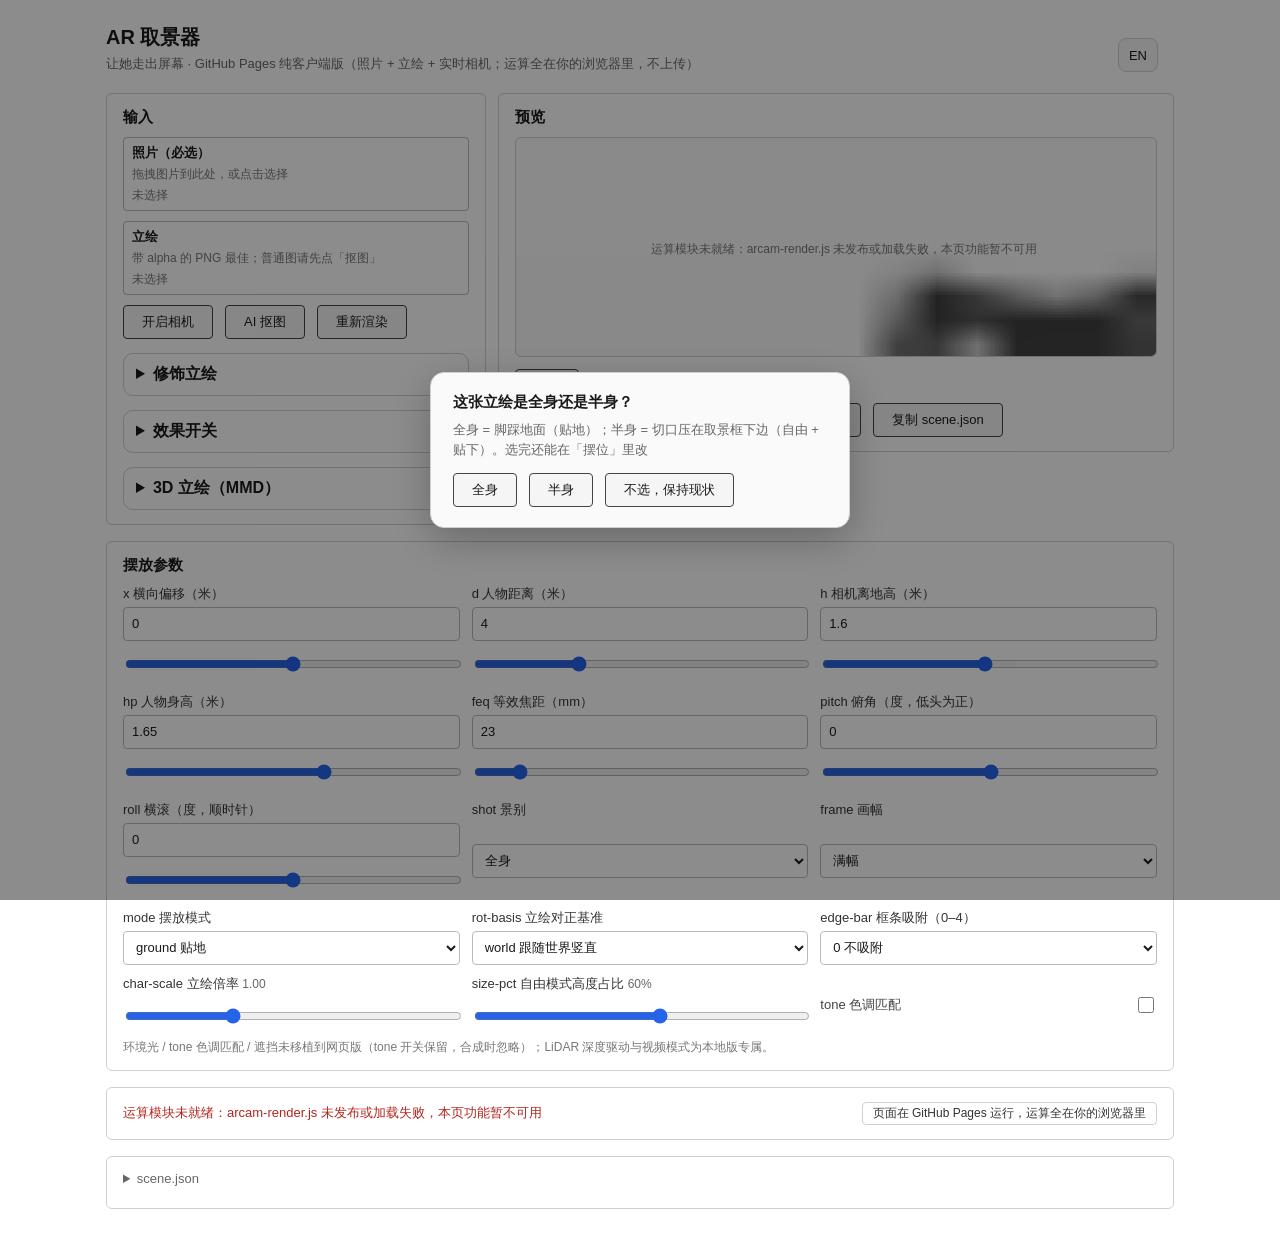
==== docs/index.html @ d9f31a18 "v1.3.0：功能扩充——批量/配方/对比网格三命令、光影开关组、网页拖拽摆位、GIF 导出 CLI： - arcam batch：文件夹照片 × 同一立绘同一组参数；深度帧按 stem 逐张匹配， " ====
<!DOCTYPE html>
<html lang="zh-CN">
<head>
<meta charset="utf-8">
<meta name="viewport" content="width=device-width, initial-scale=1">
<title>AR 取景器 — arcam（GitHub Pages 版）</title>
<!-- Pages 发布物：整体即 site/ 目录（SITE-SPEC §0）。零 CDN、零构建、零外链，
     所有相对路径都在同目录内（arcam-core.js / arcam-render.js / matte.js 由 app.js
     动态 import，不写死在 index.html 里）；i18n/hud/live/matte-tools 是普通 script，
     按依赖顺序加载（都在 window 上挂钩，不参与 module 图）。 -->
<link rel="stylesheet" href="./style.css">
<!-- 3D 立绘运行时（MMD；普通 script，内部按需动态 import three.js）。
     ⚠ importmap 必须出现在**任何动态 import 之前**：GLTFLoader / three-mmd 里写的是
       `import ... from 'three'`（裸模块说明符），只有 importmap 能映射到本地文件。
     ⚠ mmd.js 用 document.currentScript 拼资源路径，**必须经典 script**（不能 type=module）。
       它挂 window.ARCAM_MMD，由 app.js 在 3D 面板里按需调用。 -->
<script type="importmap">{"imports":{"three":"./mmd/three.module.js","three/addons/":"./mmd/"}}</script>
<script src="./i18n.js" defer></script>
<script src="./matte-tools.js" defer></script>
<script src="./mmd.js" defer></script>
<script type="module" src="./hud.js"></script>
<script src="./live.js" defer></script>
<script type="module" src="./app.js"></script>
</head>
<body>
<div id="app">

  <header id="topbar">
    <h1>AR 取景器</h1>
    <p id="app-sub">让她走出屏幕 · GitHub Pages 纯客户端版（照片 + 立绘 + 实时相机；运算全在你的浏览器里，不上传）</p>
    <button type="button" id="btn-lang" class="lang-btn" title="切换语言">EN</button>
  </header>

  <main id="layout">

    <!-- 左栏：输入（无 LiDAR 深度帧：Pages 版只跑照片 + 立绘 + 相机） -->
    <section class="col">
      <h2 data-t="sec.input">输入</h2>

      <div class="drop-zone" id="drop-photo">
        <strong data-t="dz.photo">照片（必选）</strong>
        <span class="dz-hint" data-t="dz.photoHint">拖拽图片到此处，或点击选择</span>
        <span class="dz-name empty" id="photo-name">未选择</span>
      </div>
      <input type="file" id="file-photo" accept="image/*" hidden>

      <div class="drop-zone" id="drop-char">
        <strong data-t="dz.char">立绘</strong>
        <span class="dz-hint" data-t="dz.charHint">带 alpha 的 PNG 最佳；普通图可点「抠图」（按钮可用时）</span>
        <span class="dz-name empty" id="char-name">未选择</span>
      </div>
      <input type="file" id="file-char" accept="image/*" hidden>

      <p class="hint" id="input-hint"></p>

      <div class="btn-row">
        <button type="button" id="btn-live" data-t="btn.live">开启相机</button>
        <!-- 抠图钮：仅当 window.arcamMatte 存在（matte.js 挂钩点）才显示，初始隐藏 -->
        <button type="button" id="btn-matte" hidden data-t="btn.cutAi">抠图</button>
        <button type="button" id="btn-rerender" data-t="btn.rerender">重新渲染</button>
      </div>

      <!-- 修图线：纯色底 / 裁边 / 还原（原版折叠区，index.html:242-246） -->
      <details class="fold">
        <summary data-t="fold.edit">修饰立绘</summary>
        <p class="fold-tip" data-t="fold.editTip">抠图 / 裁边 / 还原 —— 把手上这张立绘修干净（不是换一张）</p>
        <div class="btn-row">
          <button type="button" id="btn-cut-solid" data-t="btn.cutSolid">纯色底抠图</button>
          <button type="button" id="btn-trim" data-t="btn.trim">自动裁边</button>
          <button type="button" id="btn-reset" data-t="btn.reset">还原</button>
        </div>
        <p class="hint" id="edit-note"></p>
      </details>

      <!-- 效果开关（v1.3.0）：shadow 真生效；light/grain 网页版仅状态显示 -->
      <details class="fold">
        <summary data-t="fold.fx">效果开关</summary>
        <div class="check-grid">
          <label class="chk"><input type="checkbox" id="fx-shadow" checked> <span data-t="btn.shadow">接触阴影</span></label>
          <label class="chk"><input type="checkbox" id="fx-hud-grid" checked> <span data-t="btn.grid">地面网格</span></label>
          <label class="chk"><input type="checkbox" id="fx-hud-horizon"> <span data-t="btn.horizon">地平线</span></label>
          <label class="chk"><input type="checkbox" id="fx-hud-body"> <span data-t="btn.body">人体参考</span></label>
        </div>
        <div class="btn-row">
          <button type="button" id="btn-autofix" data-t="btn.autoFix">自动摆正</button>
        </div>
        <p class="hint" data-t="hint.fxWeb">网页版只叠阴影开关；光线/颗粒烘焙为本地版专属（JS 侧无 bakeLit）</p>
      </details>

      <!-- 3D 立绘（MMD）：可选的一条路（C1 第一阶段；上游 index.html:258-306 / 1508-1710）。
           它**不改 2D 那条路的任何东西**：MMD 渲出一张全屏透明图层，贴在照片底上再走
           既有的 composeShot 裁切，于是预览/导出/scene.json 口径一行不动。
           ⚠ 模型不能随站点分发（MMD 模型普遍禁止二次配布）—— 只有本地导入这一条路。
           ⚠ 引擎走动态 import()，file:// 下会被 CORS 拦死，必须 http(s)（同 AI 抠图）。 -->
      <details class="fold">
        <summary data-t="fold.3d">3D 立绘（MMD）</summary>
        <p class="fold-tip" data-t="fold.3dTip">用真透视把 MMD 模型摆进画面：脚踩地面、影子落地、俯仰跟着走（景别不适用，模型本来就是全身）</p>
        <div class="btn-row">
          <button type="button" id="t3d" data-t="btn.3d">3D 立绘</button>
          <button type="button" id="f3d" data-t="btn.3dFile">导入模型(.zip/.glb)</button>
          <button type="button" id="f3dDirBtn" data-t="btn.3dDir">导入文件夹</button>
        </div>
        <!-- ⚠ accept 里必须有 application/octet-stream：安卓选择器按 MIME 过滤，
             .pmx 没有注册 MIME（系统报成 octet-stream），只写扩展名会点不动。 -->
        <input type="file" id="f3dFile" accept=".glb,.gltf,.zip,.pmx,application/octet-stream,application/zip,model/gltf-binary" hidden>
        <!-- 文件夹导入：MMD 模型常是散开的一堆文件（pmx + 贴图）。安卓 Chrome 忽略
             webkitdirectory，退化成多选 —— 把 pmx 和贴图一起框选同样能读。 -->
        <input type="file" id="f3dDir" webkitdirectory directory multiple hidden>
        <p class="hint" data-t="hint.3dFile">收 .zip（推荐）/ .glb / 文件夹（散开的 pmx+贴图）/ 单个 .pmx（会缺贴图）</p>
        <!-- 一个包里常有好几个 pmx（角色 + 武器 + 部件）：全列出来让用户自己点 -->
        <div class="sub" id="model3dLabel" data-t="row.model3d" hidden>模型</div>
        <div class="btn-row" id="model3dRow" hidden></div>
        <div class="sub" id="pose3dLabel" data-t="row.pose3d" hidden>姿势</div>
        <div class="btn-row" id="pose3dRow" hidden></div>
        <!-- 主光方向 / 景深：故意做成滑块，不假装自动（模型进来了才显示） -->
        <div id="d3dLight" hidden>
          <div class="d3d-row"><label for="az3d" data-t="light.az">主光方位</label>
            <input type="range" id="az3d" min="-180" max="180" step="2" value="-38">
            <span class="val" id="oaz3d">-38°</span></div>
          <div class="d3d-row"><label for="el3d" data-t="light.el">主光高度</label>
            <input type="range" id="el3d" min="5" max="85" step="1" value="52">
            <span class="val" id="oel3d">52°</span></div>
          <div class="d3d-row"><label for="focus3d" data-t="dof.focus">对焦距离</label>
            <input type="range" id="focus3d" min="0.5" max="20" step="0.1" value="4">
            <span class="val" id="ofocus3d">4.0m</span></div>
          <div class="d3d-row"><label for="dof3d" data-t="dof.amt">虚化强度</label>
            <input type="range" id="dof3d" min="0" max="1" step="0.05" value="0.45">
            <span class="val" id="odof3d">0.45</span></div>
        </div>
        <p class="hint" id="d3dNote" hidden></p>
      </details>
    </section>

    <!-- 右栏：预览（相机视频层 + HUD 浮层） -->
    <section class="col">
      <h2 data-t="sec.preview">预览</h2>
      <div class="canvas-wrap" id="stage">
        <video id="cam-video" playsinline muted hidden></video>
        <canvas id="preview-canvas" width="16" height="9"></canvas>
        <canvas id="hud-canvas" width="16" height="9"></canvas>
        <p class="hint" id="preview-empty" data-t="preview.empty">上传照片与立绘后自动渲染</p>
        <p class="tip" id="tip" hidden></p>
      </div>
      <div class="btn-row" id="live-row" hidden>
        <button type="button" id="btn-shot" data-t="btn.shot">拍照</button>
        <span class="zoom-cell" id="zoom-cell" hidden>
          <label for="zoom-rng" data-t="live.zoom">变焦</label>
          <input type="range" id="zoom-rng" min="1" max="1" step="0.1" value="1">
          <span class="val" id="zoom-val">1.0×</span>
        </span>
      </div>
      <div class="btn-row">
        <button type="button" id="btn-png" data-t="btn.png">下载 PNG</button>
        <button type="button" id="btn-layer" data-t="btn.layer">下载立绘层</button>
        <button type="button" id="btn-bundle" data-t="btn.bundle">下载素材包 zip</button>
        <button type="button" id="btn-copy-scene" data-t="btn.copyScene">复制 scene.json</button>
      </div>
    </section>
  </main>

  <!-- 全身 / 半身二选一（导入立绘后弹一次，index.html:443-460） -->
  <div class="kind-modal" id="kind-modal" hidden>
    <div class="kind-card">
      <p class="kd-title" data-t="kind.title">这张立绘是全身还是半身？</p>
      <p class="kd-tip" data-t="kind.tip">全身 = 脚踩地面（贴地）；半身 = 切口压在取景框下边（自由 + 贴下）。选完还能在「摆位」里改</p>
      <div class="btn-row">
        <button type="button" id="kind-full" data-t="kind.full">全身</button>
        <button type="button" id="kind-half" data-t="kind.half">半身</button>
        <button type="button" id="kind-close" class="ghost" data-t="kind.close">不选，保持现状</button>
      </div>
    </div>
  </div>

  <!-- 底部：摆放参数（默认值 = 原版 S 默认，WEB-SPEC §2；口径与 Python 逐字一致） -->
  <section id="panel-params">
    <h2>摆放参数</h2>
    <div id="param-grid">

      <div class="param-row">
        <label for="p-x-num">x 横向偏移（米）</label>
        <input type="number" id="p-x-num" step="0.05" value="0">
        <input type="range" id="p-x-rng" min="-6" max="6" step="0.05" value="0">
      </div>

      <div class="param-row">
        <label for="p-d-num">d 人物距离（米）</label>
        <input type="number" id="p-d-num" step="0.05" value="4">
        <input type="range" id="p-d-rng" min="0.5" max="12" step="0.05" value="4">
      </div>

      <div class="param-row">
        <label for="p-h-num">h 相机离地高（米）</label>
        <input type="number" id="p-h-num" step="0.05" value="1.6">
        <input type="range" id="p-h-rng" min="0.3" max="3" step="0.05" value="1.6">
      </div>

      <div class="param-row">
        <label for="p-hp-num">hp 人物身高（米）</label>
        <input type="number" id="p-hp-num" step="0.01" value="1.65">
        <input type="range" id="p-hp-rng" min="0.4" max="2.5" step="0.01" value="1.65">
      </div>

      <div class="param-row">
        <label for="p-feq-num">feq 等效焦距（mm）</label>
        <input type="number" id="p-feq-num" step="0.5" value="23">
        <input type="range" id="p-feq-rng" min="10" max="120" step="0.5" value="23">
      </div>

      <div class="param-row">
        <label for="p-pitch-num">pitch 俯角（度，低头为正）</label>
        <input type="number" id="p-pitch-num" step="0.5" value="0">
        <input type="range" id="p-pitch-rng" min="-60" max="60" step="0.5" value="0">
      </div>

      <div class="param-row">
        <label for="p-roll-num">roll 横滚（度，顺时针）</label>
        <input type="number" id="p-roll-num" step="0.5" value="0">
        <input type="range" id="p-roll-rng" min="-90" max="90" step="0.5" value="0">
      </div>

      <div class="param-row">
        <label for="p-shot">shot 景别</label>
        <select id="p-shot">
          <option value="全身" selected>全身</option>
          <option value="膝上">膝上</option>
          <option value="腰上">腰上</option>
          <option value="胸上">胸上</option>
          <option value="头肩">头肩</option>
        </select>
      </div>

      <div class="param-row">
        <label for="p-frame">frame 画幅</label>
        <select id="p-frame">
          <option value="自由">自由</option>
          <option value="1:1">1:1</option>
          <option value="4:5">4:5</option>
          <option value="16:9">16:9</option>
          <option value="9:16">9:16</option>
          <option value="满幅" selected>满幅</option>
        </select>
      </div>

      <div class="param-row">
        <label for="p-mode">mode 摆放模式</label>
        <select id="p-mode">
          <option value="ground" selected>ground 贴地</option>
          <option value="free">free 自由半身</option>
        </select>
      </div>

      <div class="param-row">
        <label for="p-rot">rot-basis 立绘对正基准</label>
        <select id="p-rot">
          <option value="world" selected>world 跟随世界竖直</option>
          <option value="frame">frame 永远画面竖直</option>
        </select>
      </div>

      <div class="param-row" id="row-edge-bar" hidden>
        <label for="p-edge-bar">edge-bar 框条吸附（0–4）</label>
        <select id="p-edge-bar">
          <option value="0" selected>0 不吸附</option>
          <option value="1">1 上</option>
          <option value="2">2 下</option>
          <option value="3">3 左</option>
          <option value="4">4 右</option>
        </select>
      </div>

      <div class="param-row">
        <label for="p-char-scale-rng">char-scale 立绘倍率 <span class="val" id="p-char-scale-val">1.00</span></label>
        <input type="range" id="p-char-scale-rng" min="0.1" max="3" step="0.05" value="1">
      </div>

      <div class="param-row">
        <label for="p-size-pct-rng">size-pct 自由模式高度占比 <span class="val" id="p-size-pct-val">60%</span></label>
        <input type="range" id="p-size-pct-rng" min="10" max="100" step="1" value="60">
      </div>

      <div class="param-row param-row-check">
        <label for="p-tone">tone 色调匹配</label>
        <input type="checkbox" id="p-tone">
      </div>

    </div>
    <p class="hint">环境光 / tone 色调匹配 / 遮挡未移植到网页版（tone 开关保留，合成时忽略）；LiDAR 深度驱动与视频模式为本地版专属。</p>
  </section>

  <!-- 状态条 + scene.json -->
  <footer id="footer">
    <div id="status-bar">
      <span id="status-msg" role="status">就绪</span>
      <span class="spacer"></span>
      <span id="status-time"></span>
      <span id="local-chip" title="GitHub Pages 只伺服静态文件，照片与立绘全程不离开这台设备">页面在 GitHub Pages 运行，运算全在你的浏览器里</span>
    </div>
    <details id="scene-details">
      <summary>scene.json</summary>
      <pre id="scene-json"></pre>
    </details>
  </footer>

</div>
</body>
</html>
---- docs/style.css ----
/* arcam web UI（GitHub Pages 版） — 原生 CSS，零依赖。
 * tokens 与组件规格来自 docs/WEB-STYLE.md（挖掘自 sess_0312ae9e）：
 * 深浅色跟随系统 prefers-color-scheme，不写死颜色；反渐变/反阴影/反玻璃拟态。
 * 布局与本地 webui/ 逐字同构（左输入/右预览两栏，<900px 上下堆叠），
 * 仅删掉 LiDAR 专属的 .env-box（Pages 版无深度帧）。 */

:root {
  color-scheme: light dark; /* 让原生下拉/复选/滚动条也跟随系统（WEB-STYLE §2） */
  --bg: #ffffff;
  --surface: #fafafa;
  --text: #1a1a1a;
  --muted: #666666;
  --hint: #777777;
  --border: #d0d0d0;
  --input-bg: #ffffff;
  --input-border: #bbbbbb;
  --input-fg: #1a1a1a;
  --btn-bg: #f5f5f5;
  --btn-bg-hover: #e8e8e8;
  --btn-border: #444444;
  --accent: #2563eb;
  --danger: #b3261e;
  --ok: #0a7a2f;
  --info: #555555;
  --label-fg: #333333;
  --inline-fg: #444444;
  --ctrl-h: 34px;
  --gap: 12px;
}

@media (prefers-color-scheme: dark) {
  :root {
    --bg: #12151a;
    --surface: #171b21;
    --text: #e7e9ee;
    --muted: #9aa2ae;
    --hint: #8b939e;
    --border: #2f353f;
    --input-bg: #1b1f26;
    --input-border: #3b4351;
    --input-fg: #e7e9ee;
    --btn-bg: #232935;
    --btn-bg-hover: #2d3441;
    --btn-border: #4a5261;
    --accent: #6ea8ff;
    --danger: #f87171;
    --ok: #4ade80;
    --info: #97a0ad;
    --label-fg: #c9cfd9;
    --inline-fg: #b9c0cb;
  }
}

* { box-sizing: border-box; }

body {
  margin: 0;
  background: var(--bg);
  color: var(--text);
  font-family: -apple-system, "PingFang SC", "Microsoft YaHei", sans-serif;
}

#app {
  max-width: 1100px; /* 两栏工具页版心（WEB-STYLE 的 860px 是单栏文档页建议，此处放宽） */
  margin: 24px auto;
  padding: 0 16px;
}

/* ---------- 顶栏（格式对齐 forjiang-crypto：h1 20px / .sub 13px muted + 20px 下边距） ---------- */
#topbar h1 {
  margin: 0 0 4px;
  font-size: 20px;
}
#app-sub {
  /* ⚠ 与 forjiang-crypto 的 .sub 逐字同规格：margin-bottom: 20px。
     grid 的 gap 不作用于 header 与 main 之间，副标题下边距为 0 时行盒直接
     贴住卡片上沿——字体度量差异（更高的行盒/descender）会让卡片边框削到
     文字底部（用户实报的「文字有遮挡」）。20px 与 crypto 页同频。 */
  margin: 0 0 20px;
  font-size: 13px;
  color: var(--muted);
}

/* ---------- 卡片（WEB-STYLE §4：1px 边框 / 6px 圆角 / 14px 16px 内边距 / 卡片间 16px） ---------- */
#layout {
  display: grid;
  grid-template-columns: minmax(300px, 380px) 1fr;
  gap: var(--gap);
  align-items: start;
}
.col, #panel-params, #footer > * {
  border: 1px solid var(--border);
  border-radius: 6px;
  padding: 14px 16px;
  margin-bottom: 16px;
  background: var(--bg);
}
.col h2, #panel-params h2 {
  margin: 0 0 10px;
  font-size: 15px;
}

/* ---------- 上传区（input 同款规格；拖拽高亮只换边框色） ---------- */
.drop-zone {
  border: 1px solid var(--input-border);
  border-radius: 4px;
  background: var(--input-bg);
  color: var(--input-fg);
  padding: 6px 8px;
  margin-bottom: 10px;
  cursor: pointer;
  font-size: 13px;
  line-height: 1.4;
  display: flex;
  flex-direction: column;
  gap: 4px;
}
.drop-zone.drag { border-color: var(--accent); }
.drop-zone strong { font-size: 13px; }
.dz-hint { font-size: 12px; color: var(--hint); }
.dz-name { font-size: 12px; color: var(--accent); word-break: break-all; }
.dz-name.empty { color: var(--hint); }

.hint {
  margin: 4px 0 0;
  font-size: 12px;
  color: var(--hint);
  min-height: 16px;
}
.hint:empty { min-height: 0; margin: 0; }

/* ---------- 按钮（WEB-STYLE §4：34px 高 / 0 18px / 灰系，无填充色大按钮） ---------- */
.btn-row { display: flex; gap: var(--gap); flex-wrap: wrap; align-items: center; }
button {
  font-family: inherit;
  height: var(--ctrl-h);
  padding: 0 18px;
  font-size: 13px;
  color: var(--text);
  background: var(--btn-bg);
  border: 1px solid var(--btn-border);
  border-radius: 4px;
  cursor: pointer;
}
button:hover { background: var(--btn-bg-hover); }

/* ---------- 预览（日志区同款边框/底色，WEB-STYLE §4） ---------- */
.canvas-wrap {
  border: 1px solid var(--border);
  border-radius: 6px;
  background: var(--surface);
  min-height: 220px;
  display: flex;
  align-items: center;
  justify-content: center;
  overflow: hidden;
  margin-bottom: var(--gap);
}
#preview-canvas { max-width: 100%; max-height: 62vh; display: block; }

/* scene.json 与日志区同规格：等宽 12.5px / pre-wrap / 断行 */
#scene-json {
  font-family: ui-monospace, Menlo, Consolas, monospace;
  font-size: 12.5px;
  line-height: 1.4;
  border: 1px solid var(--border);
  border-radius: 6px;
  background: var(--surface);
  padding: 10px 12px;
  white-space: pre-wrap;
  word-break: break-all;
}

/* ---------- 参数面板（WEB-STYLE §4 输入框规格） ---------- */
#param-grid {
  display: grid;
  grid-template-columns: repeat(auto-fill, minmax(250px, 1fr));
  gap: 10px var(--gap);
}
.param-row {
  display: grid;
  grid-template-columns: 1fr;
  gap: 4px;
}
.param-row label { font-size: 13px; color: var(--label-fg); }
.param-row .val { font-size: 12px; color: var(--muted); }
.param-row input[type="number"],
.param-row select {
  font-family: inherit;
  width: 100%;
  height: var(--ctrl-h);
  padding: 6px 8px;
  font-size: 13px;
  line-height: 1.4;
  color: var(--input-fg);
  background: var(--input-bg);
  border: 1px solid var(--input-border);
  border-radius: 4px;
}
/* 滑块参考里没有：按 WEB-STYLE §4 推导做法——34px 高 + accent-color 跟随主题 */
.param-row input[type="range"] {
  width: 100%;
  height: var(--ctrl-h);
  accent-color: var(--accent);
}
.param-row-check {
  grid-template-columns: 1fr auto;
  align-items: center;
}
/* 行内勾选标签文字取 --inline-fg（WEB-STYLE §2 的该 token 用途） */
.param-row-check label { color: var(--inline-fg); }
.param-row-check input { accent-color: var(--accent); width: 16px; height: 16px; }

/* ---------- 状态条 ---------- */
#footer { display: flex; flex-direction: column; }
#status-bar {
  display: flex;
  align-items: center;
  gap: var(--gap);
  font-size: 13px;
  color: var(--info);
}
#status-bar .spacer { flex: 1; }
#status-msg.ok { color: var(--ok); }
#status-msg.error { color: var(--danger); }
#status-time {
  font-family: ui-monospace, Menlo, Consolas, monospace;
  font-size: 12px;
  color: var(--muted);
}
#local-chip {
  font-size: 12px;
  color: var(--label-fg);
  border: 1px solid var(--border);
  border-radius: 4px;
  padding: 2px 10px;
  white-space: nowrap;
}

#scene-details { font-size: 13px; }
#scene-details summary { cursor: pointer; color: var(--muted); margin-bottom: 8px; }
#scene-json { margin: 0; max-height: 320px; overflow: auto; }
#scene-json:empty { display: none; }

/* ---------- 响应式：<900px 两栏上下堆叠（同本地 webui） ---------- */
@media (max-width: 900px) {
  #layout { grid-template-columns: 1fr; }
  #preview-canvas { max-height: 48vh; }
  #local-chip { display: none; }
}

/* ---------- 实时相机层（FEATURE-SPEC §4） ---------- */
/* #stage 是视频/HUD/预览三层的定位容器：HUD 浮层要绝对覆盖在预览上 */
#stage { position: relative; }
#cam-video {
  position: absolute; inset: 0; width: 100%; height: 100%;
  object-fit: cover; z-index: 0; background: #000;
}
#preview-canvas { position: relative; z-index: 1; }
#hud-canvas {
  position: absolute; inset: 0; width: 100%; height: 100%;
  z-index: 2; pointer-events: none;          /* 浮层不吃指针事件 */
}
#live-row { align-items: center; gap: 12px; }
.zoom-cell { display: inline-flex; align-items: center; gap: 8px; }
.zoom-cell input[type="range"] { width: 140px; }

/* 拖动提示（原版 TIP_MS=3600 / TIP_FADE=600，index.html:2519-2540） */
.tip {
  position: absolute; left: 50%; bottom: 16px; transform: translateX(-50%);
  background: rgba(0, 0, 0, .78); color: #fff; font-size: 13px;
  padding: 6px 14px; border-radius: 999px; z-index: 3; pointer-events: none;
  max-width: 80%; text-align: center;
}

/* ---------- 修图折叠区（原版折叠区，index.html:242-246） ---------- */
.fold { margin-top: 14px; border: 1px solid var(--border); border-radius: 10px; padding: 10px 12px; }
.fold > summary { cursor: pointer; font-weight: 600; color: var(--text); }
.fold > .fold-tip { font-size: 12px; color: var(--muted); margin: 8px 0 10px; }
.fold .btn-row { margin: 0; }

/* ---------- 3D 立绘折叠区（C1；上游 index.html:258-306 / 1508-1710） ---------- */
/* 选中态：只换字色 + 边框色（原版 .btns .on 的克制版，不填充） */
.fold button.on { color: var(--accent); border-color: var(--accent); }
/* 切换模型时的进行态：等 M3D.switchModel/dropModel 那一下 */
.fold button[data-busy] { opacity: .55; cursor: progress; }
/* 行标题（模型 / 姿势）：12px muted，跟 .hint 同规格但不当提示 */
.fold .sub { font-size: 12px; color: var(--hint); margin: 10px 0 4px; }
/* 参数滑条行：标签 + 滑块 + 读数一行（原版 .row，minmax 让滑块可压缩） */
.d3d-row {
  display: grid;
  grid-template-columns: minmax(64px, auto) 1fr auto;
  align-items: center;
  gap: 8px;
  margin-top: 6px;
}
.d3d-row label { font-size: 13px; color: var(--label-fg); }
.d3d-row input[type="range"] { width: 100%; height: var(--ctrl-h); accent-color: var(--accent); }
.d3d-row .val { font-size: 12px; color: var(--muted); min-width: 44px; text-align: right; }
/* 3D 面板的报错（note.3dFail / note.3dDrawFail）：红字，跟状态条同一 token */
.hint.error { color: var(--danger); }

/* ---------- 全身/半身弹窗（index.html:443-460） ---------- */
.kind-modal {
  position: fixed; inset: 0; z-index: 10;
  background: rgba(0, 0, 0, .45);
  display: flex; align-items: center; justify-content: center;
}
.kind-card {
  background: var(--surface); color: var(--text);
  border: 1px solid var(--border); border-radius: 14px;
  padding: 20px 22px; max-width: 420px; margin: 0 16px;
  box-shadow: 0 12px 40px rgba(0, 0, 0, .25);
}
.kd-title { font-weight: 700; font-size: 15px; margin: 0 0 8px; }
.kd-tip { font-size: 13px; color: var(--muted); margin: 0 0 14px; line-height: 1.5; }

/* 语言开关钮（右上角，原版 #lang） */
.lang-btn {
  position: absolute; top: 14px; right: 16px;
  border: 1px solid var(--border); background: var(--btn-bg, #fff);
  color: var(--text); border-radius: 8px; padding: 4px 10px;
  font-size: 13px; cursor: pointer;
}
.lang-btn:hover { background: var(--btn-bg-hover, #f3f4f6); }
#topbar { position: relative; }
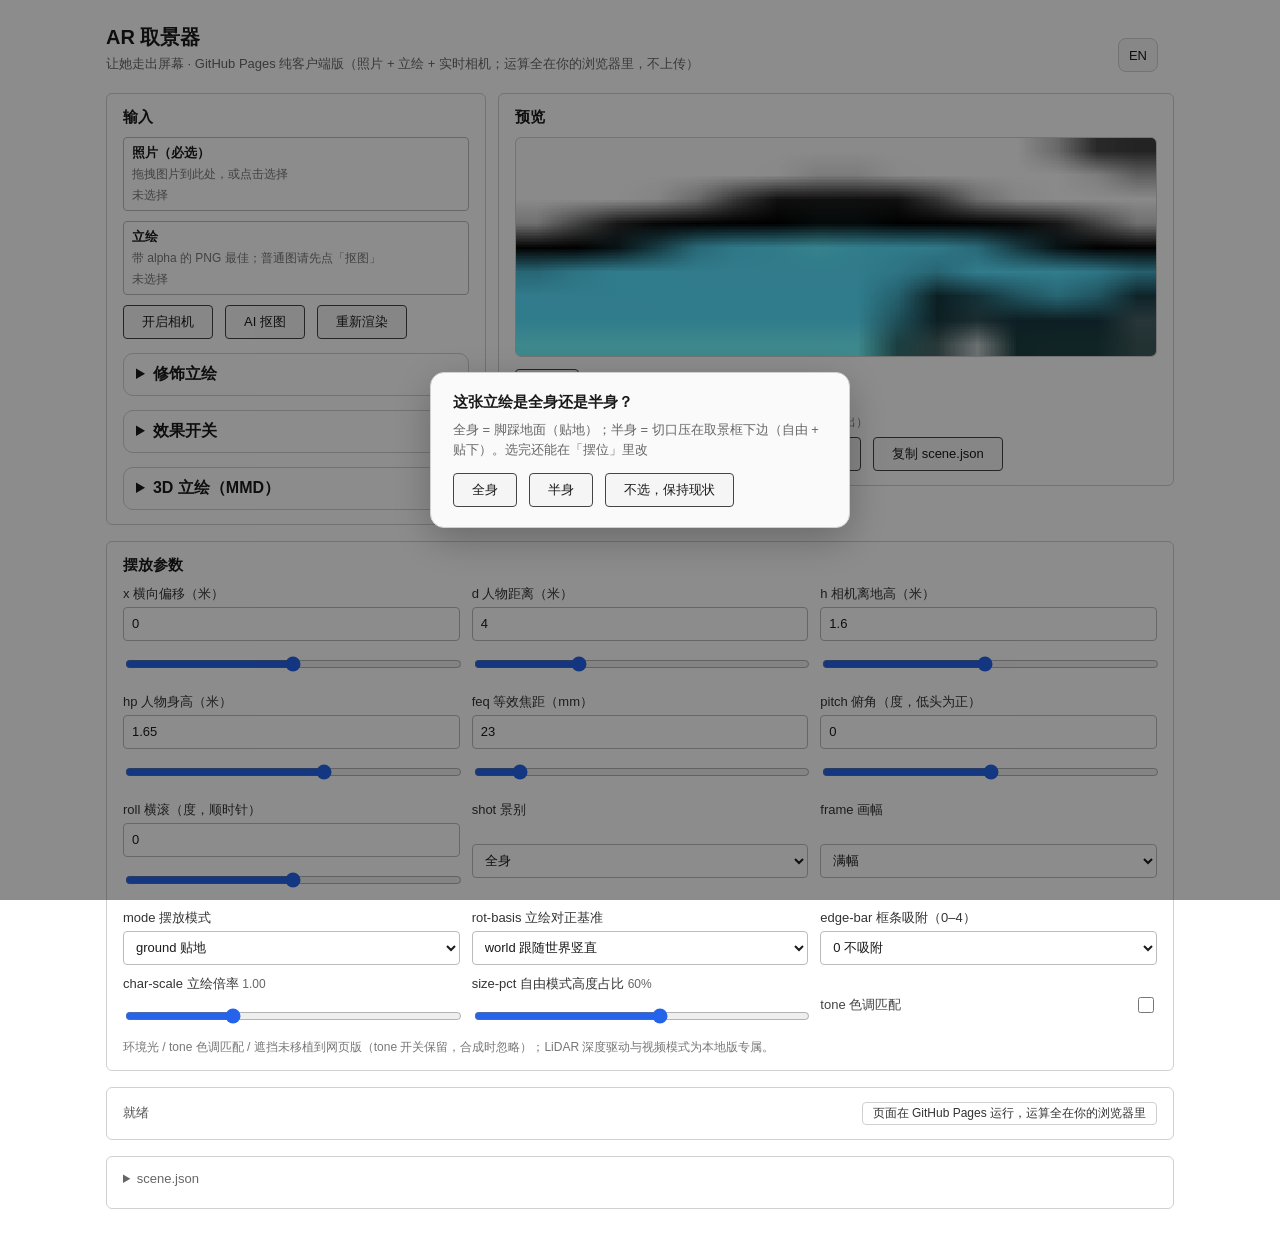
==== commit 21c7fa6d: "v1.4.0：功能再扩充——watch/multi/stats 三命令、网页全屏取景与参数记忆 CLI： - arcam watch：监视素材变化自动重出图（轮询式跨平台最稳；--once 只跑一遍；" ====
--- a/docs/index.html
+++ b/docs/index.html
@@ -150,6 +150,10 @@
         </span>
       </div>
       <div class="btn-row">
+        <button type="button" id="btn-fullscreen" data-t="btn.fullscreen">全屏取景</button>
+        <span class="hint" data-t="hint.fullscreen">全屏后拖画面摆位，Esc 退出</span>
+      </div>
+      <div class="btn-row">
         <button type="button" id="btn-png" data-t="btn.png">下载 PNG</button>
         <button type="button" id="btn-layer" data-t="btn.layer">下载立绘层</button>
         <button type="button" id="btn-bundle" data-t="btn.bundle">下载素材包 zip</button>
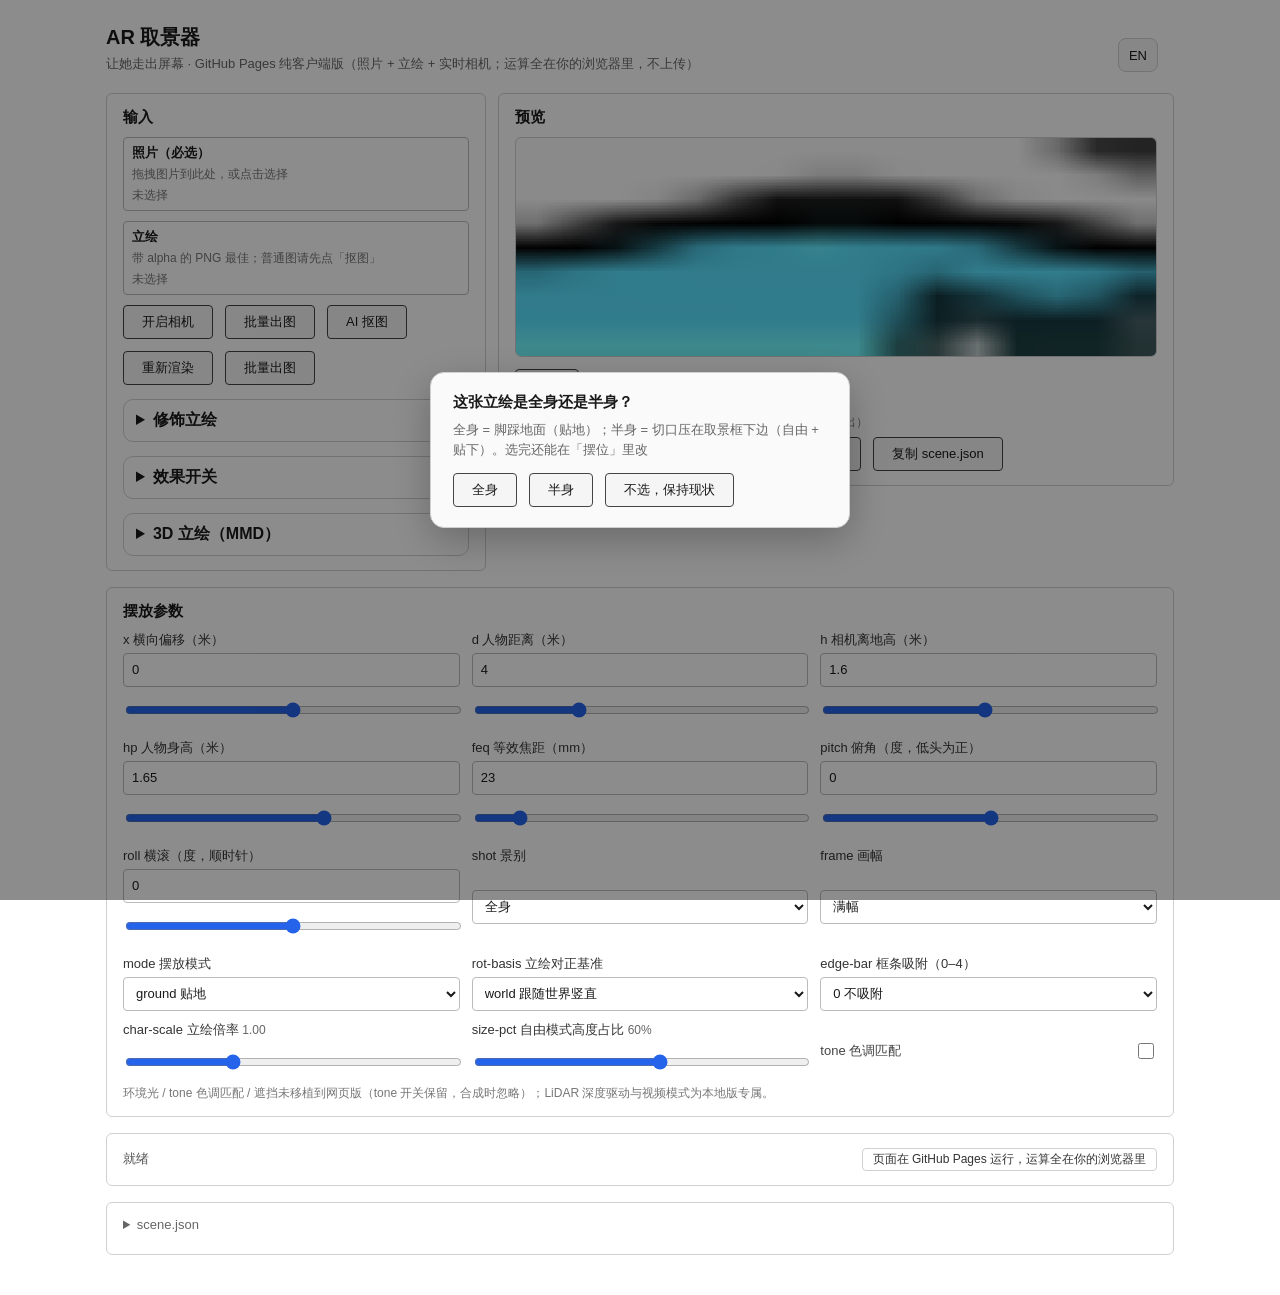
==== commit bf7e6ead: "v1.6.0：功能再扩充——lidar sim 合成器、阴影方向/浓度、网页批量出图 CLI： - arcam lidar sim：按已知真值合成深度帧，落盘 .depth 序列或 --push 推给" ====
--- a/docs/index.html
+++ b/docs/index.html
@@ -43,6 +43,9 @@
         <span class="dz-name empty" id="photo-name">未选择</span>
       </div>
       <input type="file" id="file-photo" accept="image/*" hidden>
+      <input type="file" id="file-photos" accept="image/*" multiple hidden>
+      <!-- 批量：多选照片 → 同一立绘同一组参数 → 一个 zip（客户端合成） -->
+      <input type="file" id="file-photos" accept="image/*" multiple hidden>
 
       <div class="drop-zone" id="drop-char">
         <strong data-t="dz.char">立绘</strong>
@@ -55,9 +58,11 @@
 
       <div class="btn-row">
         <button type="button" id="btn-live" data-t="btn.live">开启相机</button>
+        <button type="button" id="btn-batch" data-t="btn.batch">批量出图</button>
         <!-- 抠图钮：仅当 window.arcamMatte 存在（matte.js 挂钩点）才显示，初始隐藏 -->
         <button type="button" id="btn-matte" hidden data-t="btn.cutAi">抠图</button>
         <button type="button" id="btn-rerender" data-t="btn.rerender">重新渲染</button>
+        <button type="button" id="btn-batch" data-t="btn.batch">批量出图…</button>
       </div>
 
       <!-- 修图线：纯色底 / 裁边 / 还原（原版折叠区，index.html:242-246） -->
@@ -80,6 +85,14 @@
           <label class="chk"><input type="checkbox" id="fx-hud-grid" checked> <span data-t="btn.grid">地面网格</span></label>
           <label class="chk"><input type="checkbox" id="fx-hud-horizon"> <span data-t="btn.horizon">地平线</span></label>
           <label class="chk"><input type="checkbox" id="fx-hud-body"> <span data-t="btn.body">人体参考</span></label>
+        </div>
+        <div class="param-row">
+          <label for="p-shadow-az-rng">阴影方位 <span class="val" id="p-shadow-az-val">0°</span></label>
+          <input type="range" id="p-shadow-az-rng" min="-75" max="75" step="5" value="0">
+        </div>
+        <div class="param-row">
+          <label for="p-shadow-op-rng">阴影浓度 <span class="val" id="p-shadow-op-val">1.00</span></label>
+          <input type="range" id="p-shadow-op-rng" min="0" max="2" step="0.05" value="1">
         </div>
         <div class="btn-row">
           <button type="button" id="btn-autofix" data-t="btn.autoFix">自动摆正</button>
--- a/docs/style.css
+++ b/docs/style.css
@@ -157,6 +157,10 @@
   margin-bottom: var(--gap);
 }
 #preview-canvas { max-width: 100%; max-height: 62vh; display: block; }
+/* 拖拽摆位：抓手光标 + 禁掉触屏滚动手势（少了 touch-action，手机上拖动会被
+   浏览器平移/刷新整个页面吃掉，pointermove 一个都收不到） */
+#preview-canvas { cursor: grab; touch-action: none; }
+#preview-canvas:active { cursor: grabbing; }
 
 /* scene.json 与日志区同规格：等宽 12.5px / pre-wrap / 断行 */
 #scene-json {
@@ -273,11 +277,28 @@
   max-width: 80%; text-align: center;
 }
 
+/* ---------- 效果开关（光影/HUD 复选框网格，与本地 webui 逐字同规格） ---------- */
+.check-grid {
+  display: grid; grid-template-columns: 1fr 1fr; gap: 8px 12px; margin: 10px 0;
+}
+.check-grid .chk {
+  display: inline-flex; align-items: center; gap: 7px;
+  font-size: 13px; color: var(--text); cursor: pointer;
+}
+.check-grid .chk input { accent-color: var(--accent); width: 15px; height: 15px; }
+
 /* ---------- 修图折叠区（原版折叠区，index.html:242-246） ---------- */
 .fold { margin-top: 14px; border: 1px solid var(--border); border-radius: 10px; padding: 10px 12px; }
 .fold > summary { cursor: pointer; font-weight: 600; color: var(--text); }
 .fold > .fold-tip { font-size: 12px; color: var(--muted); margin: 8px 0 10px; }
 .fold .btn-row { margin: 0; }
+
+/* ---------- 全屏取景（stage 推入 fullscreen 后：黑底 + 画布撑满视口） ---------- */
+#stage:fullscreen { background: #000; display: flex; align-items: center; justify-content: center; }
+#stage:fullscreen #preview-canvas { max-width: 100vw; max-height: 100vh; }
+#stage:fullscreen #hud-canvas { max-width: 100vw; max-height: 100vh; }
+#stage:fullscreen #cam-video { max-width: 100vw; max-height: 100vh; }
+#stage:fullscreen .tip { bottom: 48px; }
 
 /* ---------- 3D 立绘折叠区（C1；上游 index.html:258-306 / 1508-1710） ---------- */
 /* 选中态：只换字色 + 边框色（原版 .btns .on 的克制版，不填充） */
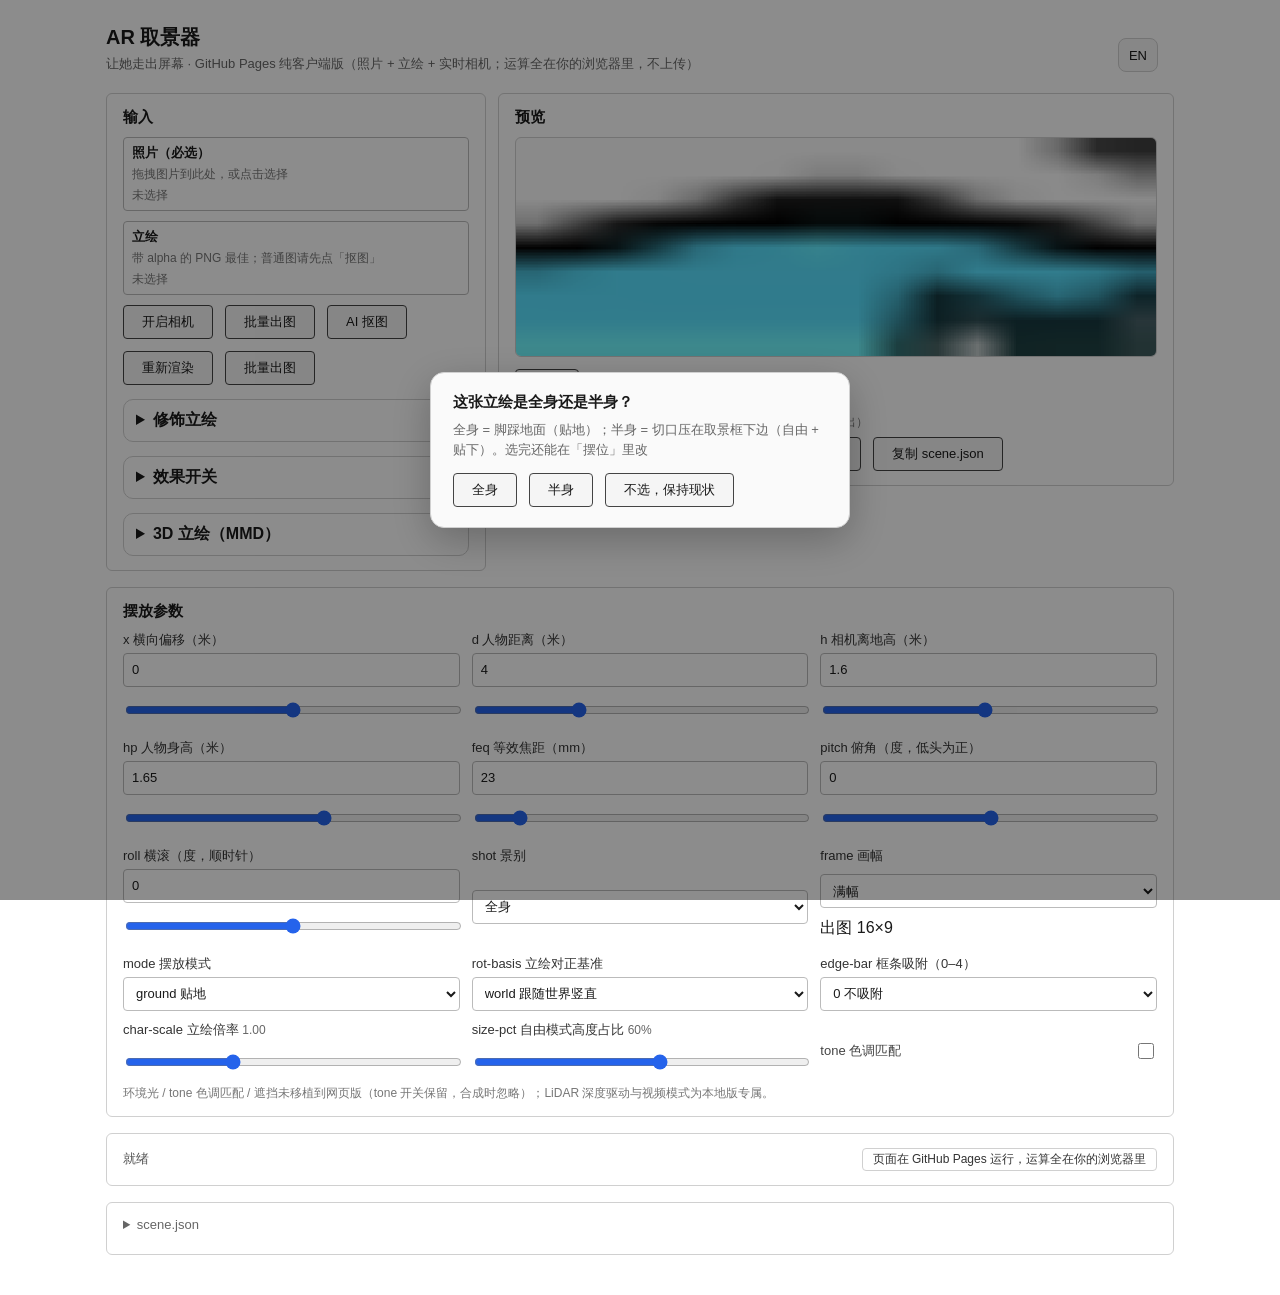
==== commit 58e0518a: "v1.8.1：补取景框读数（原版 frameRead）——画幅切换即时刷新 两个网页版的画幅行新增「出图 W×H」读数（原版 index.html:355/1971，hud() 每帧刷）：选完画幅立刻" ====
--- a/docs/index.html
+++ b/docs/index.html
@@ -256,6 +256,9 @@
           <option value="9:16">9:16</option>
           <option value="满幅" selected>满幅</option>
         </select>
+        <!-- 取景框读数（原版 frameRead，index.html:1971：hud() 里每帧刷）。
+             选完画幅就知道出图裁到多大——不用等渲染完看尺寸。 -->
+        <span class="frame-read" id="frame-read"></span>
       </div>
 
       <div class="param-row">
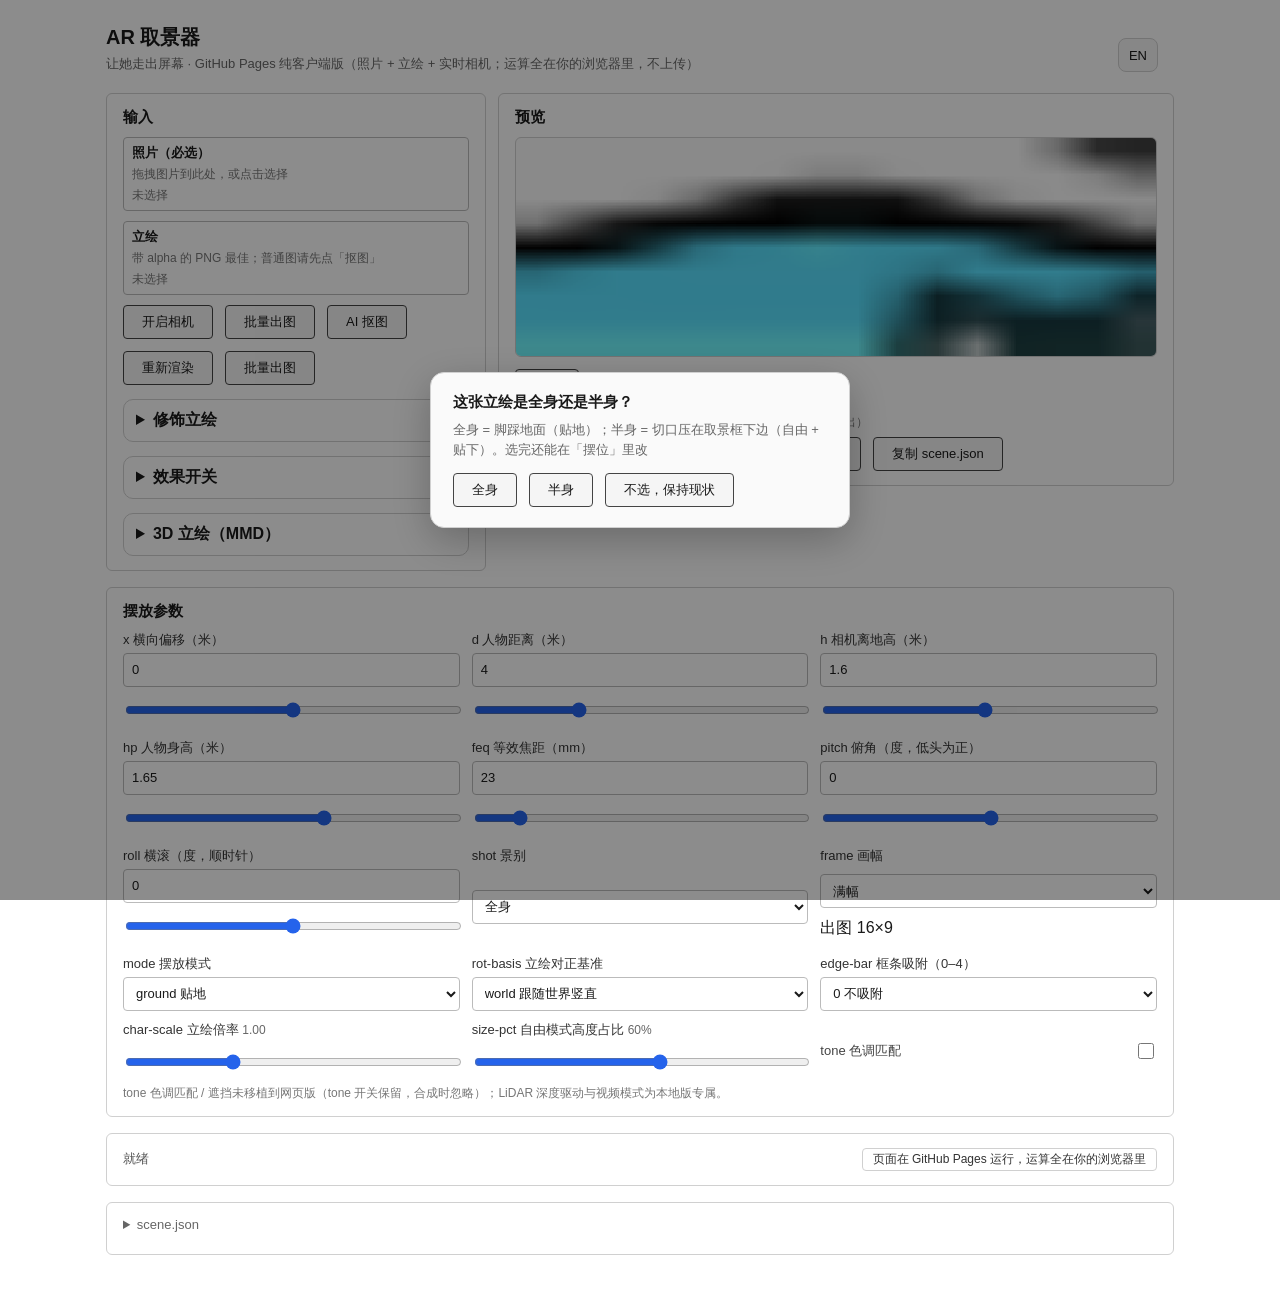
==== commit de855016: "v1.9.0：颗粒强度可调 + 网页版真烘光 + 保存分享兜底 + HUD 叠加组合 五分区并行 + 对抗复核 + 浏览器全链实测。597 passed / 1 skipped， golden 500" ====
--- a/docs/index.html
+++ b/docs/index.html
@@ -43,7 +43,6 @@
         <span class="dz-name empty" id="photo-name">未选择</span>
       </div>
       <input type="file" id="file-photo" accept="image/*" hidden>
-      <input type="file" id="file-photos" accept="image/*" multiple hidden>
       <!-- 批量：多选照片 → 同一立绘同一组参数 → 一个 zip（客户端合成） -->
       <input type="file" id="file-photos" accept="image/*" multiple hidden>
 
@@ -77,10 +76,13 @@
         <p class="hint" id="edit-note"></p>
       </details>
 
-      <!-- 效果开关（v1.3.0）：shadow 真生效；light/grain 网页版仅状态显示 -->
+      <!-- 效果开关（v1.3.0/v1.9.0）：shadow/light/grain 网页版均真生效
+           （v1.9.0 起 arcam-lighting.js 移植 bakeLit，颗粒强度可调） -->
       <details class="fold">
         <summary data-t="fold.fx">效果开关</summary>
         <div class="check-grid">
+          <label class="chk"><input type="checkbox" id="fx-light" checked> <span data-t="btn.light">光线匹配</span></label>
+          <label class="chk"><input type="checkbox" id="fx-grain" checked> <span data-t="btn.grain">颗粒匹配</span></label>
           <label class="chk"><input type="checkbox" id="fx-shadow" checked> <span data-t="btn.shadow">接触阴影</span></label>
           <label class="chk"><input type="checkbox" id="fx-hud-grid" checked> <span data-t="btn.grid">地面网格</span></label>
           <label class="chk"><input type="checkbox" id="fx-hud-horizon"> <span data-t="btn.horizon">地平线</span></label>
@@ -94,10 +96,14 @@
           <label for="p-shadow-op-rng">阴影浓度 <span class="val" id="p-shadow-op-val">1.00</span></label>
           <input type="range" id="p-shadow-op-rng" min="0" max="2" step="0.05" value="1">
         </div>
+        <div class="param-row">
+          <label for="p-grain-scale-rng">颗粒强度 <span class="val" id="p-grain-scale-val">1.00</span></label>
+          <input type="range" id="p-grain-scale-rng" min="0" max="3" step="0.05" value="1">
+        </div>
         <div class="btn-row">
           <button type="button" id="btn-autofix" data-t="btn.autoFix">自动摆正</button>
         </div>
-        <p class="hint" data-t="hint.fxWeb">网页版只叠阴影开关；光线/颗粒烘焙为本地版专属（JS 侧无 bakeLit）</p>
+        <p class="hint" data-t="hint.fxWeb">网页版同样烘焙环境光与颗粒，颗粒强度可调</p>
       </details>
 
       <!-- 3D 立绘（MMD）：可选的一条路（C1 第一阶段；上游 index.html:258-306 / 1508-1710）。
@@ -304,7 +310,7 @@
       </div>
 
     </div>
-    <p class="hint">环境光 / tone 色调匹配 / 遮挡未移植到网页版（tone 开关保留，合成时忽略）；LiDAR 深度驱动与视频模式为本地版专属。</p>
+    <p class="hint">tone 色调匹配 / 遮挡未移植到网页版（tone 开关保留，合成时忽略）；LiDAR 深度驱动与视频模式为本地版专属。</p>
   </section>
 
   <!-- 状态条 + scene.json -->
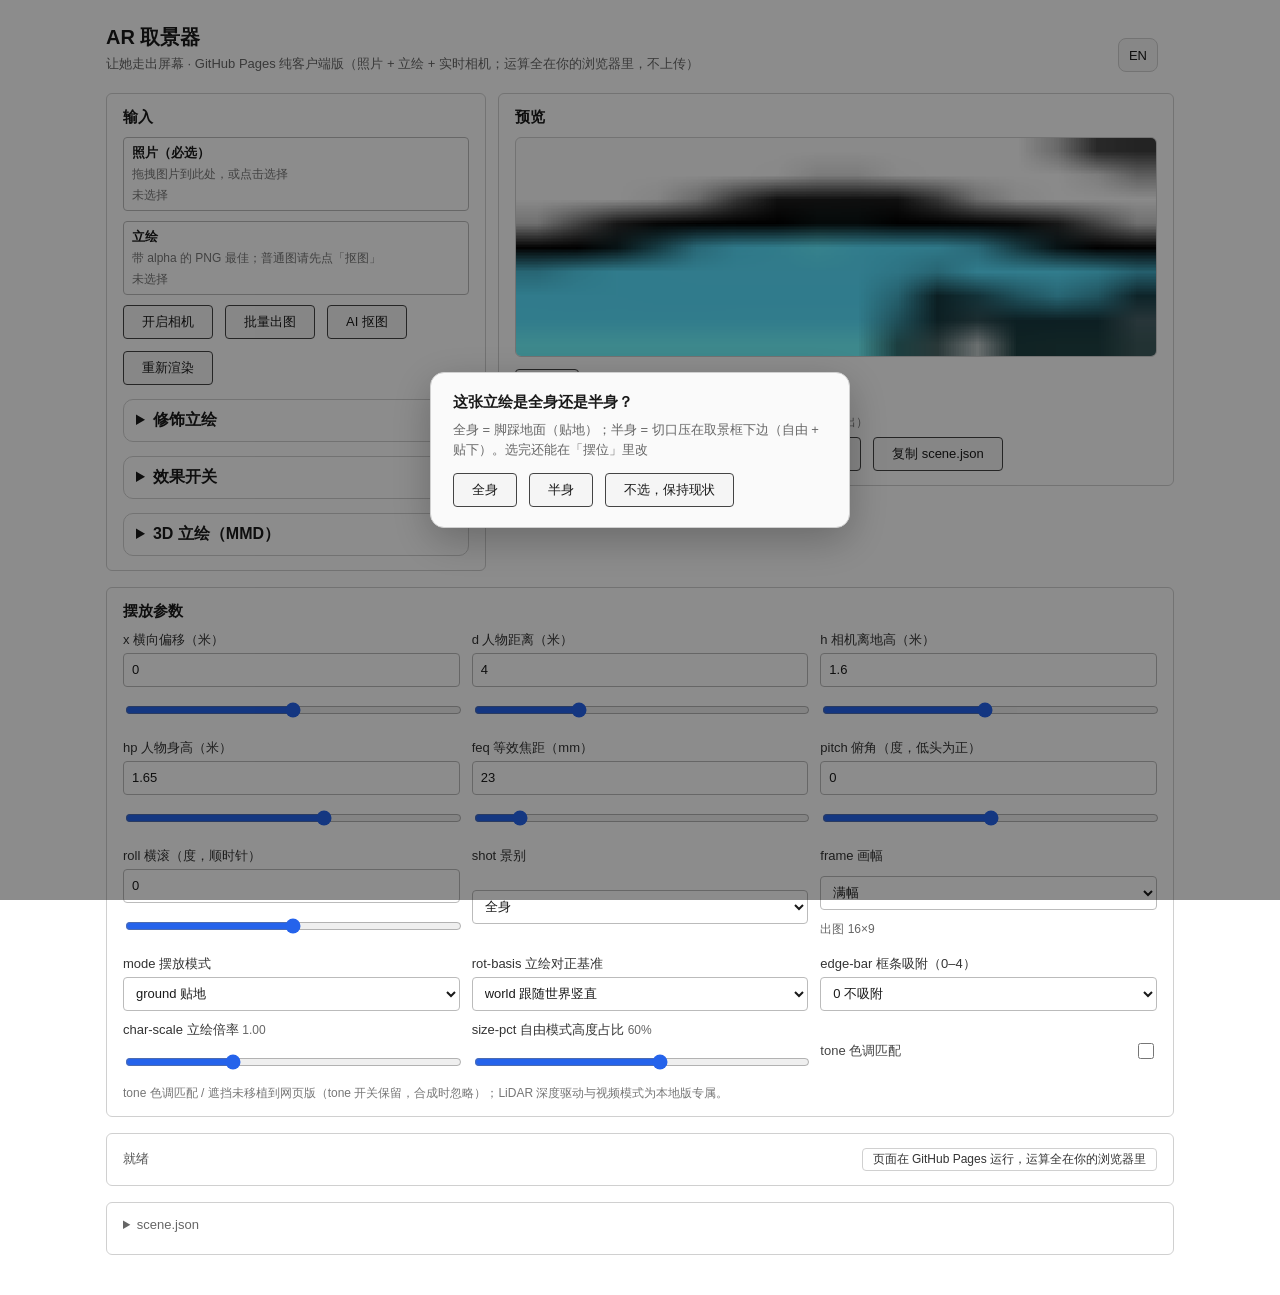
==== commit 47fe1309: "v1.12.0：深度打磨轮——覆盖 92%→98%、1080p 合成 -55%、网页全面中文化 五分区并行（CLI/video 测试、渲染性能、服务健壮性、文档工具链、网页 UX） + 对抗复核 + " ====
--- a/docs/index.html
+++ b/docs/index.html
@@ -26,8 +26,8 @@
 <div id="app">
 
   <header id="topbar">
-    <h1>AR 取景器</h1>
-    <p id="app-sub">让她走出屏幕 · GitHub Pages 纯客户端版（照片 + 立绘 + 实时相机；运算全在你的浏览器里，不上传）</p>
+    <h1 data-t="app.h1">AR 取景器</h1>
+    <p id="app-sub" data-t="app.subPages">让她走出屏幕 · GitHub Pages 纯客户端版（照片 + 立绘 + 实时相机；运算全在你的浏览器里，不上传）</p>
     <button type="button" id="btn-lang" class="lang-btn" title="切换语言">EN</button>
   </header>
 
@@ -61,7 +61,6 @@
         <!-- 抠图钮：仅当 window.arcamMatte 存在（matte.js 挂钩点）才显示，初始隐藏 -->
         <button type="button" id="btn-matte" hidden data-t="btn.cutAi">抠图</button>
         <button type="button" id="btn-rerender" data-t="btn.rerender">重新渲染</button>
-        <button type="button" id="btn-batch" data-t="btn.batch">批量出图…</button>
       </div>
 
       <!-- 修图线：纯色底 / 裁边 / 还原（原版折叠区，index.html:242-246） -->
@@ -196,71 +195,71 @@
 
   <!-- 底部：摆放参数（默认值 = 原版 S 默认，WEB-SPEC §2；口径与 Python 逐字一致） -->
   <section id="panel-params">
-    <h2>摆放参数</h2>
+    <h2 data-t="sec.params">摆放参数</h2>
     <div id="param-grid">
 
       <div class="param-row">
-        <label for="p-x-num">x 横向偏移（米）</label>
+        <label for="p-x-num" data-t="param.x">x 横向偏移（米）</label>
         <input type="number" id="p-x-num" step="0.05" value="0">
         <input type="range" id="p-x-rng" min="-6" max="6" step="0.05" value="0">
       </div>
 
       <div class="param-row">
-        <label for="p-d-num">d 人物距离（米）</label>
+        <label for="p-d-num" data-t="param.d">d 人物距离（米）</label>
         <input type="number" id="p-d-num" step="0.05" value="4">
         <input type="range" id="p-d-rng" min="0.5" max="12" step="0.05" value="4">
       </div>
 
       <div class="param-row">
-        <label for="p-h-num">h 相机离地高（米）</label>
+        <label for="p-h-num" data-t="param.h">h 相机离地高（米）</label>
         <input type="number" id="p-h-num" step="0.05" value="1.6">
         <input type="range" id="p-h-rng" min="0.3" max="3" step="0.05" value="1.6">
       </div>
 
       <div class="param-row">
-        <label for="p-hp-num">hp 人物身高（米）</label>
+        <label for="p-hp-num" data-t="param.hp">hp 人物身高（米）</label>
         <input type="number" id="p-hp-num" step="0.01" value="1.65">
         <input type="range" id="p-hp-rng" min="0.4" max="2.5" step="0.01" value="1.65">
       </div>
 
       <div class="param-row">
-        <label for="p-feq-num">feq 等效焦距（mm）</label>
+        <label for="p-feq-num" data-t="param.feq">feq 等效焦距（mm）</label>
         <input type="number" id="p-feq-num" step="0.5" value="23">
         <input type="range" id="p-feq-rng" min="10" max="120" step="0.5" value="23">
       </div>
 
       <div class="param-row">
-        <label for="p-pitch-num">pitch 俯角（度，低头为正）</label>
+        <label for="p-pitch-num" data-t="param.pitch">pitch 俯角（度，低头为正）</label>
         <input type="number" id="p-pitch-num" step="0.5" value="0">
         <input type="range" id="p-pitch-rng" min="-60" max="60" step="0.5" value="0">
       </div>
 
       <div class="param-row">
-        <label for="p-roll-num">roll 横滚（度，顺时针）</label>
+        <label for="p-roll-num" data-t="param.roll">roll 横滚（度，顺时针）</label>
         <input type="number" id="p-roll-num" step="0.5" value="0">
         <input type="range" id="p-roll-rng" min="-90" max="90" step="0.5" value="0">
       </div>
 
       <div class="param-row">
-        <label for="p-shot">shot 景别</label>
+        <label for="p-shot" data-t="param.shot">shot 景别</label>
         <select id="p-shot">
-          <option value="全身" selected>全身</option>
-          <option value="膝上">膝上</option>
-          <option value="腰上">腰上</option>
-          <option value="胸上">胸上</option>
-          <option value="头肩">头肩</option>
-        </select>
-      </div>
-
-      <div class="param-row">
-        <label for="p-frame">frame 画幅</label>
+          <option value="全身" selected data-t="shot.全身">全身</option>
+          <option value="膝上" data-t="shot.膝上">膝上</option>
+          <option value="腰上" data-t="shot.腰上">腰上</option>
+          <option value="胸上" data-t="shot.胸上">胸上</option>
+          <option value="头肩" data-t="shot.头肩">头肩</option>
+        </select>
+      </div>
+
+      <div class="param-row">
+        <label for="p-frame" data-t="param.frame">frame 画幅</label>
         <select id="p-frame">
-          <option value="自由">自由</option>
-          <option value="1:1">1:1</option>
-          <option value="4:5">4:5</option>
-          <option value="16:9">16:9</option>
-          <option value="9:16">9:16</option>
-          <option value="满幅" selected>满幅</option>
+          <option value="自由" data-t="frame.自由">自由</option>
+          <option value="1:1" data-t="frame.1:1">1:1</option>
+          <option value="4:5" data-t="frame.4:5">4:5</option>
+          <option value="16:9" data-t="frame.16:9">16:9</option>
+          <option value="9:16" data-t="frame.9:16">9:16</option>
+          <option value="满幅" selected data-t="frame.满幅">满幅</option>
         </select>
         <!-- 取景框读数（原版 frameRead，index.html:1971：hud() 里每帧刷）。
              选完画幅就知道出图裁到多大——不用等渲染完看尺寸。 -->
@@ -268,29 +267,29 @@
       </div>
 
       <div class="param-row">
-        <label for="p-mode">mode 摆放模式</label>
+        <label for="p-mode" data-t="param.mode">mode 摆放模式</label>
         <select id="p-mode">
-          <option value="ground" selected>ground 贴地</option>
-          <option value="free">free 自由半身</option>
-        </select>
-      </div>
-
-      <div class="param-row">
-        <label for="p-rot">rot-basis 立绘对正基准</label>
+          <option value="ground" selected data-t="opt.mode.ground">ground 贴地</option>
+          <option value="free" data-t="opt.mode.free">free 自由半身</option>
+        </select>
+      </div>
+
+      <div class="param-row">
+        <label for="p-rot" data-t="param.rot">rot-basis 立绘对正基准</label>
         <select id="p-rot">
-          <option value="world" selected>world 跟随世界竖直</option>
-          <option value="frame">frame 永远画面竖直</option>
+          <option value="world" selected data-t="opt.rot.world">world 跟随世界竖直</option>
+          <option value="frame" data-t="opt.rot.frame">frame 永远画面竖直</option>
         </select>
       </div>
 
       <div class="param-row" id="row-edge-bar" hidden>
-        <label for="p-edge-bar">edge-bar 框条吸附（0–4）</label>
+        <label for="p-edge-bar" data-t="param.edgeBar">edge-bar 框条吸附（0–4）</label>
         <select id="p-edge-bar">
-          <option value="0" selected>0 不吸附</option>
-          <option value="1">1 上</option>
-          <option value="2">2 下</option>
-          <option value="3">3 左</option>
-          <option value="4">4 右</option>
+          <option value="0" selected data-t="opt.edge.0">0 不吸附</option>
+          <option value="1" data-t="opt.edge.1">1 上</option>
+          <option value="2" data-t="opt.edge.2">2 下</option>
+          <option value="3" data-t="opt.edge.3">3 左</option>
+          <option value="4" data-t="opt.edge.4">4 右</option>
         </select>
       </div>
 
@@ -305,12 +304,12 @@
       </div>
 
       <div class="param-row param-row-check">
-        <label for="p-tone">tone 色调匹配</label>
+        <label for="p-tone" data-t="param.tone">tone 色调匹配</label>
         <input type="checkbox" id="p-tone">
       </div>
 
     </div>
-    <p class="hint">tone 色调匹配 / 遮挡未移植到网页版（tone 开关保留，合成时忽略）；LiDAR 深度驱动与视频模式为本地版专属。</p>
+    <p class="hint" data-t="hint.toneWeb">tone 色调匹配 / 遮挡未移植到网页版（tone 开关保留，合成时忽略）；LiDAR 深度驱动与视频模式为本地版专属。</p>
   </section>
 
   <!-- 状态条 + scene.json -->
@@ -319,7 +318,7 @@
       <span id="status-msg" role="status">就绪</span>
       <span class="spacer"></span>
       <span id="status-time"></span>
-      <span id="local-chip" title="GitHub Pages 只伺服静态文件，照片与立绘全程不离开这台设备">页面在 GitHub Pages 运行，运算全在你的浏览器里</span>
+      <span id="local-chip" data-t="chip.pages" data-t-title="chip.pagesTitle" title="GitHub Pages 只伺服静态文件，照片与立绘全程不离开这台设备">页面在 GitHub Pages 运行，运算全在你的浏览器里</span>
     </div>
     <details id="scene-details">
       <summary>scene.json</summary>
--- a/docs/style.css
+++ b/docs/style.css
@@ -345,3 +345,13 @@
 }
 .lang-btn:hover { background: var(--btn-bg-hover, #f3f4f6); }
 #topbar { position: relative; }
+
+/* 取景框读数（原版 frameRead，index.html:355）——选完画幅就知道出图裁到多大。
+   与本地 webui 逐字同规格：docs/index.html:267 有这个 span、app.js 的
+   updateFrameRead 每帧刷它，少了这条规则会掉回正文 13px/正文色（v1.9.0 审计补）。 */
+.frame-read {
+  font-size: 12px;
+  color: var(--muted);
+  font-variant-numeric: tabular-nums;
+  white-space: nowrap;
+}
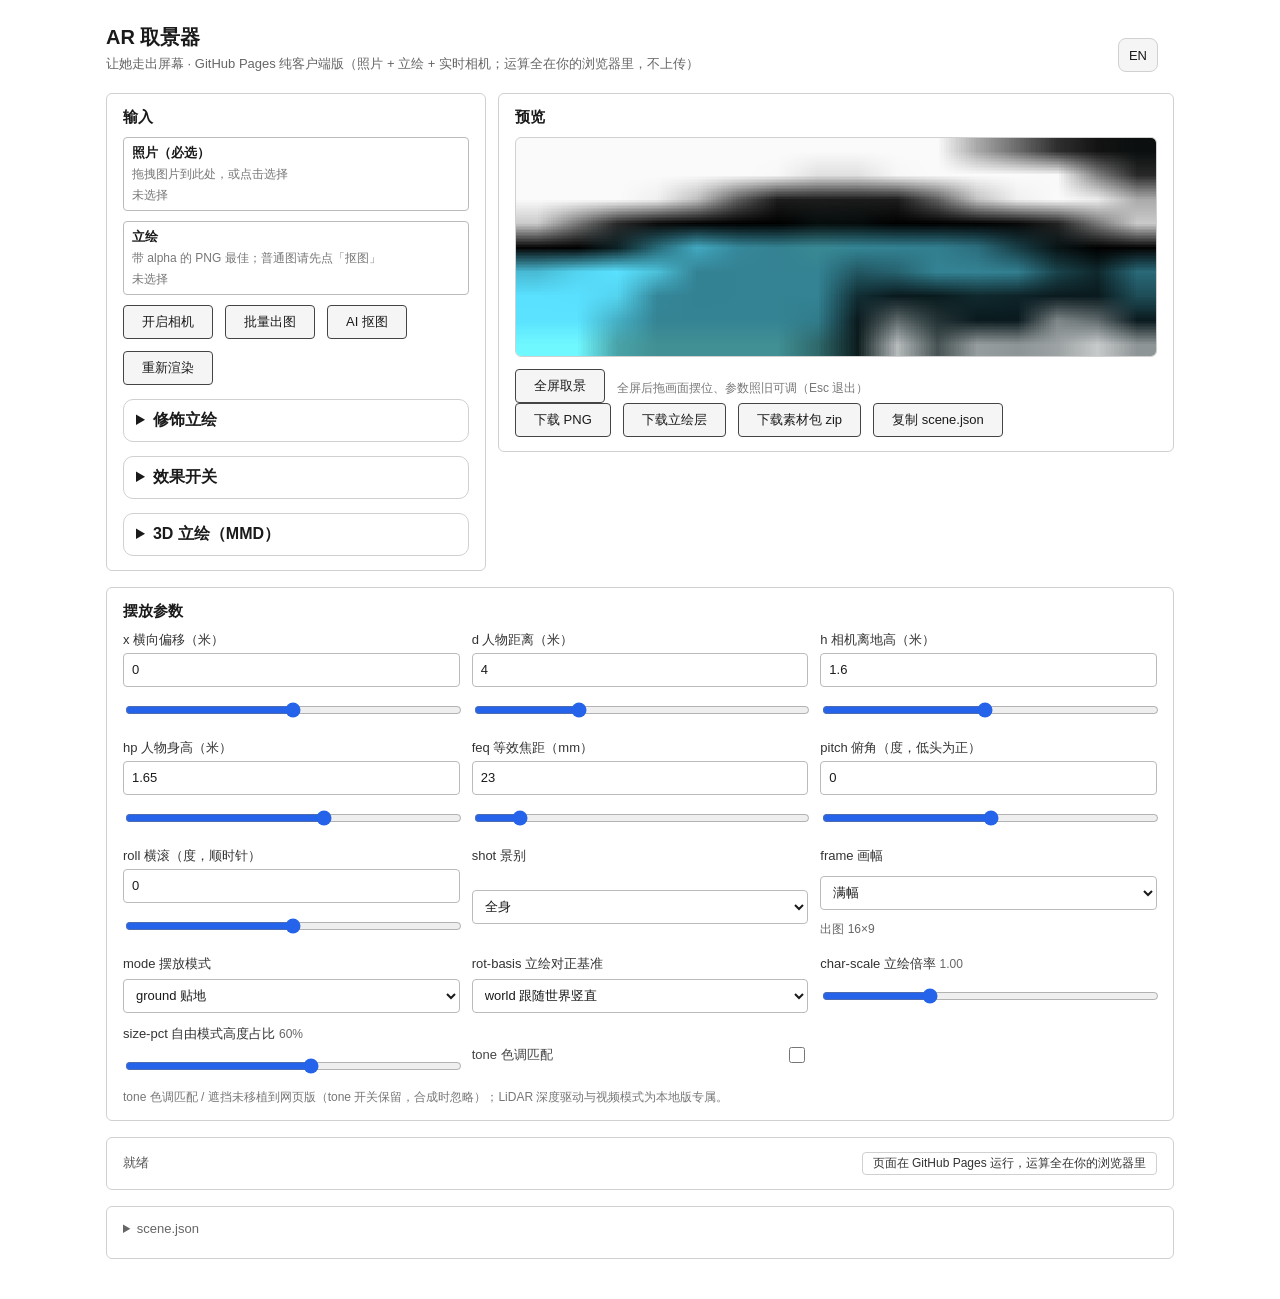
==== commit c4c6027a: "v1.13.2：全仓以 ForJiang 署名——LICENSE(MIT) + SPDX 文件头 + 元数据 + git 身份 - LICENSE：MIT，© 2026 ForJiang，含原版致谢与" ====
--- a/docs/index.html
+++ b/docs/index.html
@@ -1,4 +1,5 @@
 <!DOCTYPE html>
+<!-- SPDX-FileCopyrightText: 2026 ForJiang — SPDX-License-Identifier: MIT -->
 <html lang="zh-CN">
 <head>
 <meta charset="utf-8">
--- a/docs/style.css
+++ b/docs/style.css
@@ -1,8 +1,19 @@
+/* SPDX-FileCopyrightText: 2026 ForJiang
+   SPDX-License-Identifier: MIT */
 /* arcam web UI（GitHub Pages 版） — 原生 CSS，零依赖。
  * tokens 与组件规格来自 docs/WEB-STYLE.md（挖掘自 sess_0312ae9e）：
  * 深浅色跟随系统 prefers-color-scheme，不写死颜色；反渐变/反阴影/反玻璃拟态。
  * 布局与本地 webui/ 逐字同构（左输入/右预览两栏，<900px 上下堆叠），
  * 仅删掉 LiDAR 专属的 .env-box（Pages 版无深度帧）。 */
+
+/* ── [hidden] 兜底（v1.12.1 必修）────────────────────────────────────────
+ * 作者样式在同权重下优先于 UA 样式，所以 .kind-modal{.kind-modal 的 display:flex}
+ * 会把 UA 的 [hidden]{display:none} 盖掉 —— 靠 hidden 属性切换可见性的元素全部
+ * 常驻可见：kind-modal 从进站就盖住整页（用户点不到任何上传区，"卡在全身/半身
+ * 弹窗"）、row-edge-bar 在贴地模式也该藏、model3dRow/pose3dRow/live-row/zoom-cell
+ * 在没模型/没开相机时同样如此。!important 是让属性选择器赢过 class 的标准做法。
+ * ⚠ 新组件只要同时用 hidden 属性和 display 规则，就依赖这条兜底——别删。 */
+[hidden] { display: none !important; }
 
 :root {
   color-scheme: light dark; /* 让原生下拉/复选/滚动条也跟随系统（WEB-STYLE §2） */
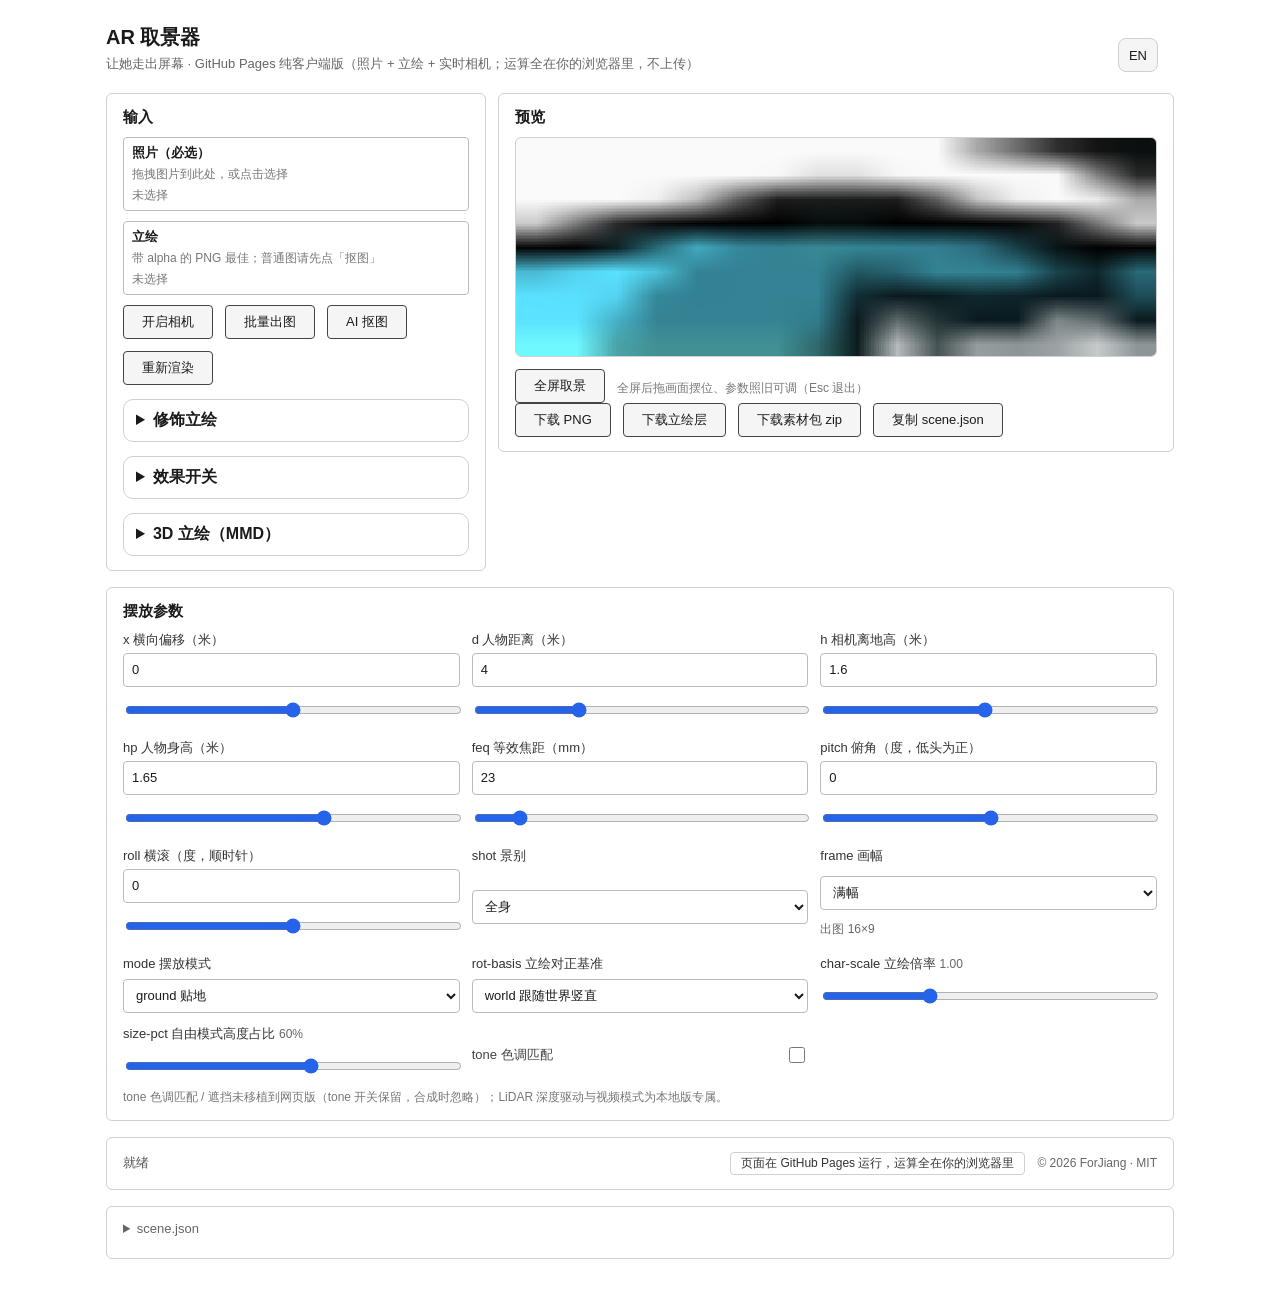
==== commit d14b97eb: "v1.13.3：页脚加「© 2026 ForJiang · MIT」署名行（两侧，data-t 驱动，muted 弱化样式）" ====
--- a/docs/index.html
+++ b/docs/index.html
@@ -320,6 +320,7 @@
       <span class="spacer"></span>
       <span id="status-time"></span>
       <span id="local-chip" data-t="chip.pages" data-t-title="chip.pagesTitle" title="GitHub Pages 只伺服静态文件，照片与立绘全程不离开这台设备">页面在 GitHub Pages 运行，运算全在你的浏览器里</span>
+        <span id="credit" data-t="footer.credit" class="credit">© 2026 ForJiang · MIT</span>
     </div>
     <details id="scene-details">
       <summary>scene.json</summary>
--- a/docs/style.css
+++ b/docs/style.css
@@ -238,6 +238,11 @@
 #status-bar .spacer { flex: 1; }
 #status-msg.ok { color: var(--ok); }
 #status-msg.error { color: var(--danger); }
+#credit {
+  font-size: 12px;
+  color: var(--muted);
+  text-decoration: none;
+}
 #status-time {
   font-family: ui-monospace, Menlo, Consolas, monospace;
   font-size: 12px;
